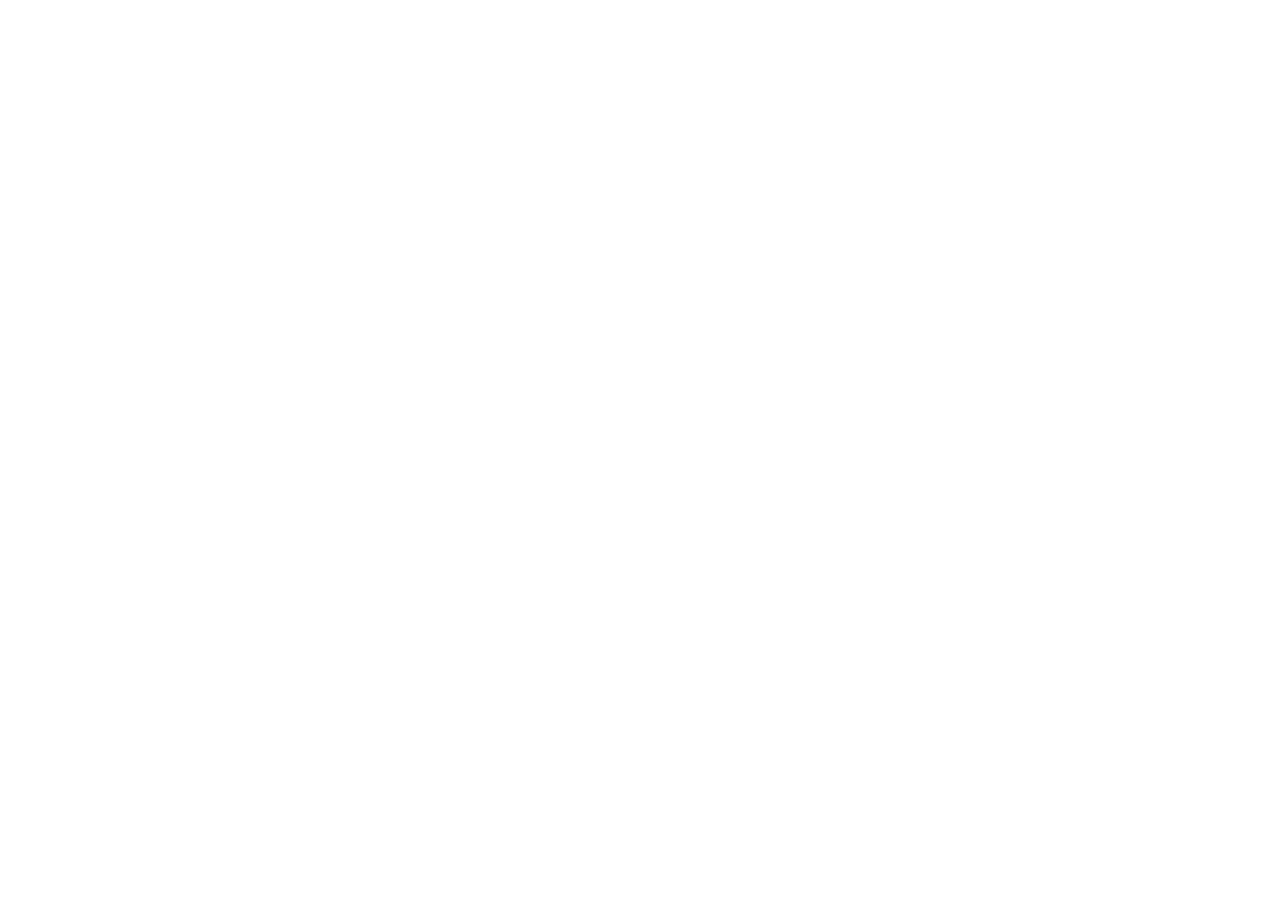
==== Proyecto 10 NetflixPage/index.html @ 6b0d5bad "Creando el proyecto NetflixPage" ====
<!DOCTYPE html>
<html lang="es">
<head>
    <meta charset="UTF-8">
    <meta http-equiv="X-UA-Compatible" content="IE=edge">
    <meta name="viewport" content="width=device-width, initial-scale=1.0">
    <title>Document</title>
    <link rel="stylesheet" href="css/style.css">
</head>
<body>
    
</body>
</html>
---- Proyecto 10 NetflixPage/css/style.css ----
/*# sourceMappingURL=style.css.map */
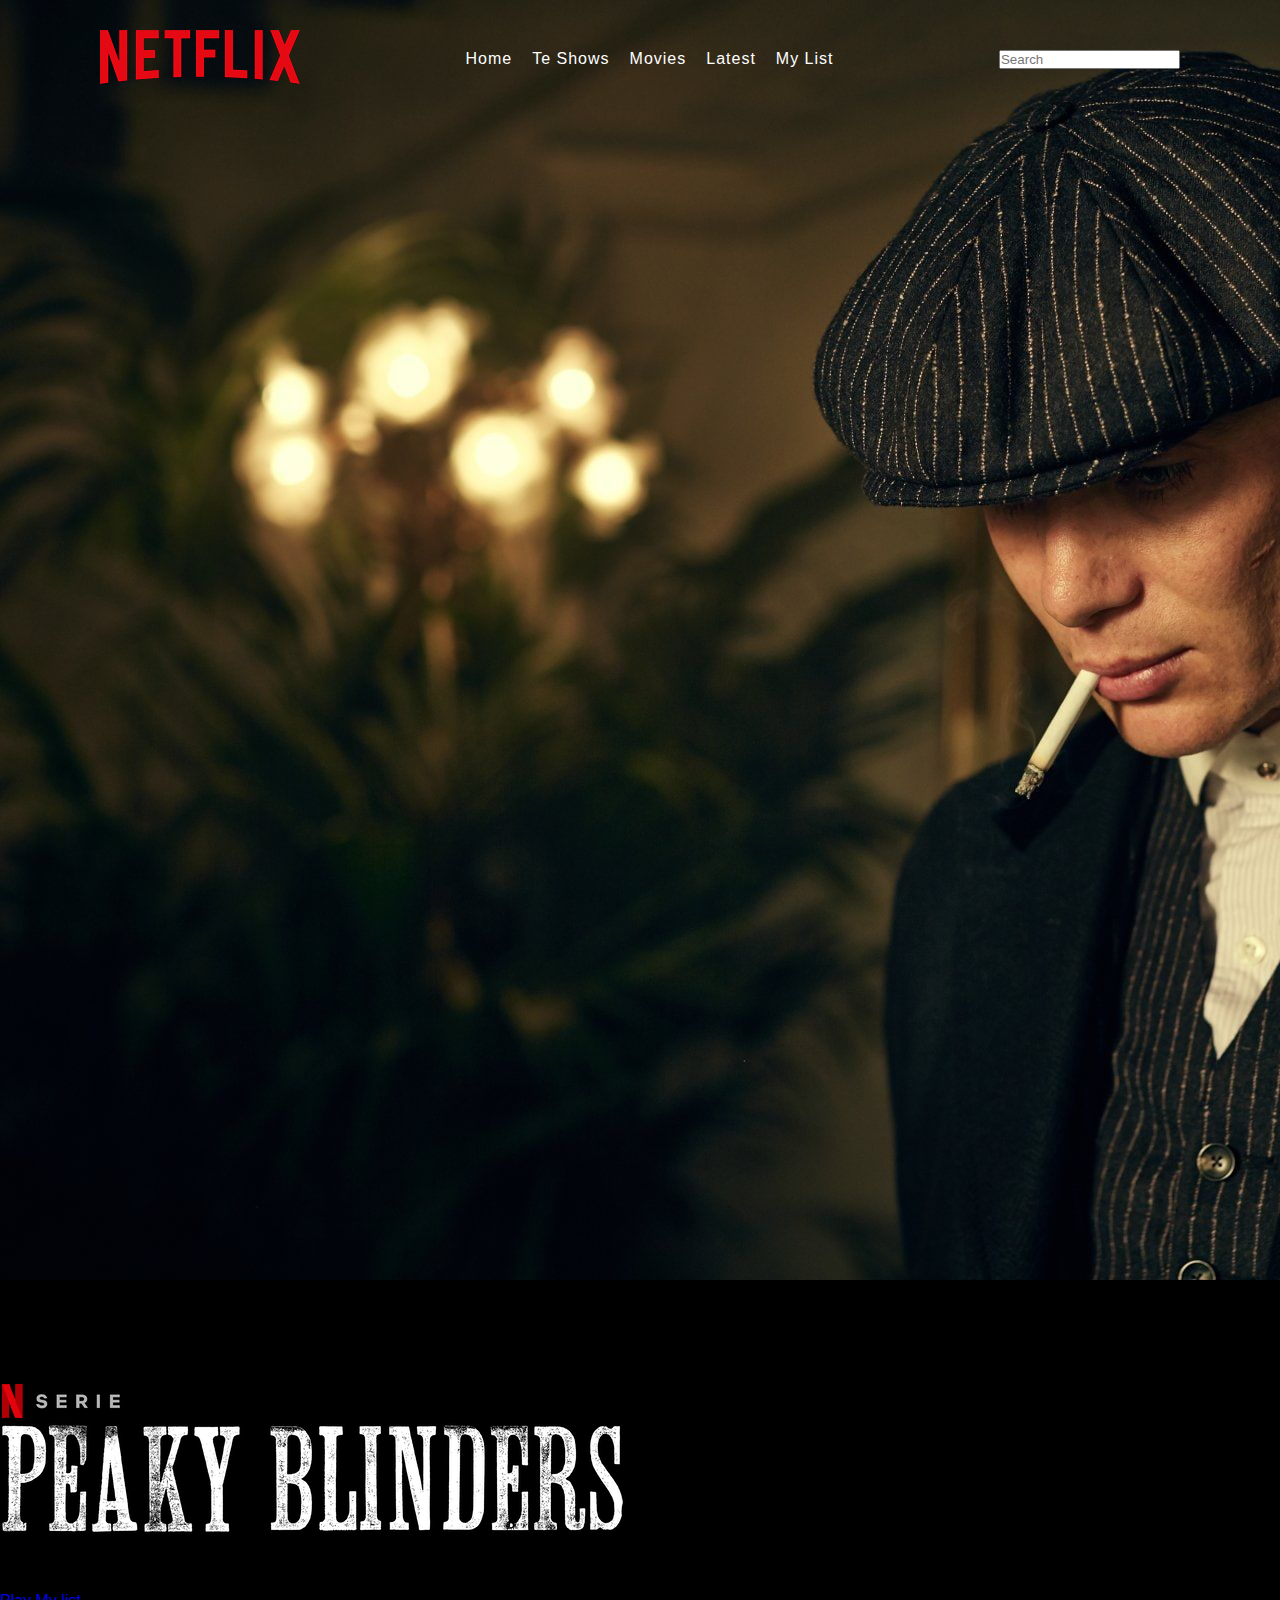
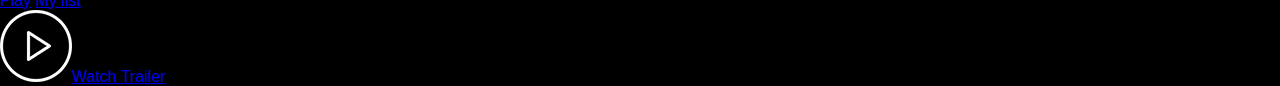
==== commit 8a18a53e: "Maquetando el proyecto NetflixPage" ====
--- a/Proyecto 10 NetflixPage/index.html
+++ b/Proyecto 10 NetflixPage/index.html
@@ -1,13 +1,50 @@
 <!DOCTYPE html>
 <html lang="es">
-<head>
-    <meta charset="UTF-8">
-    <meta http-equiv="X-UA-Compatible" content="IE=edge">
-    <meta name="viewport" content="width=device-width, initial-scale=1.0">
+  <head>
+    <meta charset="UTF-8" />
+    <meta http-equiv="X-UA-Compatible" content="IE=edge" />
+    <meta name="viewport" content="width=device-width, initial-scale=1.0" />
     <title>Document</title>
-    <link rel="stylesheet" href="css/style.css">
-</head>
-<body>
-    
-</body>
-</html>+    <link rel="stylesheet" href="css/style.css" />
+  </head>
+  <body>
+    <main>
+      <header>
+        <a href="#" class="logo"
+          ><img src="img/logo.png" alt="logo netflix"
+        /></a>
+        <ul class="navigation">
+          <li><a href="#">Home</a></li>
+          <li><a href="#">Te Shows</a></li>
+          <li><a href="#">Movies</a></li>
+          <li><a href="#">Latest</a></li>
+          <li><a href="#">My List</a></li>
+        </ul>
+        <div class="search">
+          <input type="text" placeholder="Search" />
+        </div>
+      </header>
+      <section class="banner">
+        <img src="img/tms.jpg" alt="personaje" />
+        <span class="sombraImg"></span>
+        <div class="content">
+          <img src="img/logoletras.png" class="movieTitle" alt="" />
+          <h4>
+            <span>2022</span>
+            <span>16+</span>
+            <span>6 Temporadas</span>
+            <span>Serie</span>
+          </h4>
+          <p>
+            Lorem ipsum dolor sit amet consectetur adipisicing elit. Commodi ea, inventore quas corporis esse, voluptate sunt ullam voluptas assumenda vel earum facilis veniam! Animi voluptatem, quia facilis obcaecati sunt cupiditate!
+          </p>
+          <div>
+            <a href="#">Play</a>
+            <a href="#">My list</a>
+          </div>
+        </div>
+        <a href="#" class="play" > <img src="img/play.png" alt="">Watch Trailer</a>
+      </section>
+    </main>
+  </body>
+</html>
--- a/Proyecto 10 NetflixPage/css/style.css
+++ b/Proyecto 10 NetflixPage/css/style.css
@@ -1 +1,39 @@
-/*# sourceMappingURL=style.css.map */+* {
+  margin: 0;
+  padding: 0;
+  box-sizing: border-box;
+  font-family: sans-serif;
+}
+
+body {
+  background: #000;
+}
+
+header {
+  position: absolute;
+  top: 0;
+  left: 0;
+  width: 100%;
+  display: flex;
+  justify-content: space-between;
+  align-items: center;
+  padding: 30px 100px;
+  z-index: 100;
+}
+header .log img {
+  max-width: 150px;
+}
+
+.navigation {
+  display: flex;
+}
+.navigation li {
+  list-style: none;
+  margin: 0 10px;
+}
+.navigation li a {
+  color: #fff;
+  text-decoration: none;
+  font-weight: 500;
+  letter-spacing: 1px;
+}/*# sourceMappingURL=style.css.map */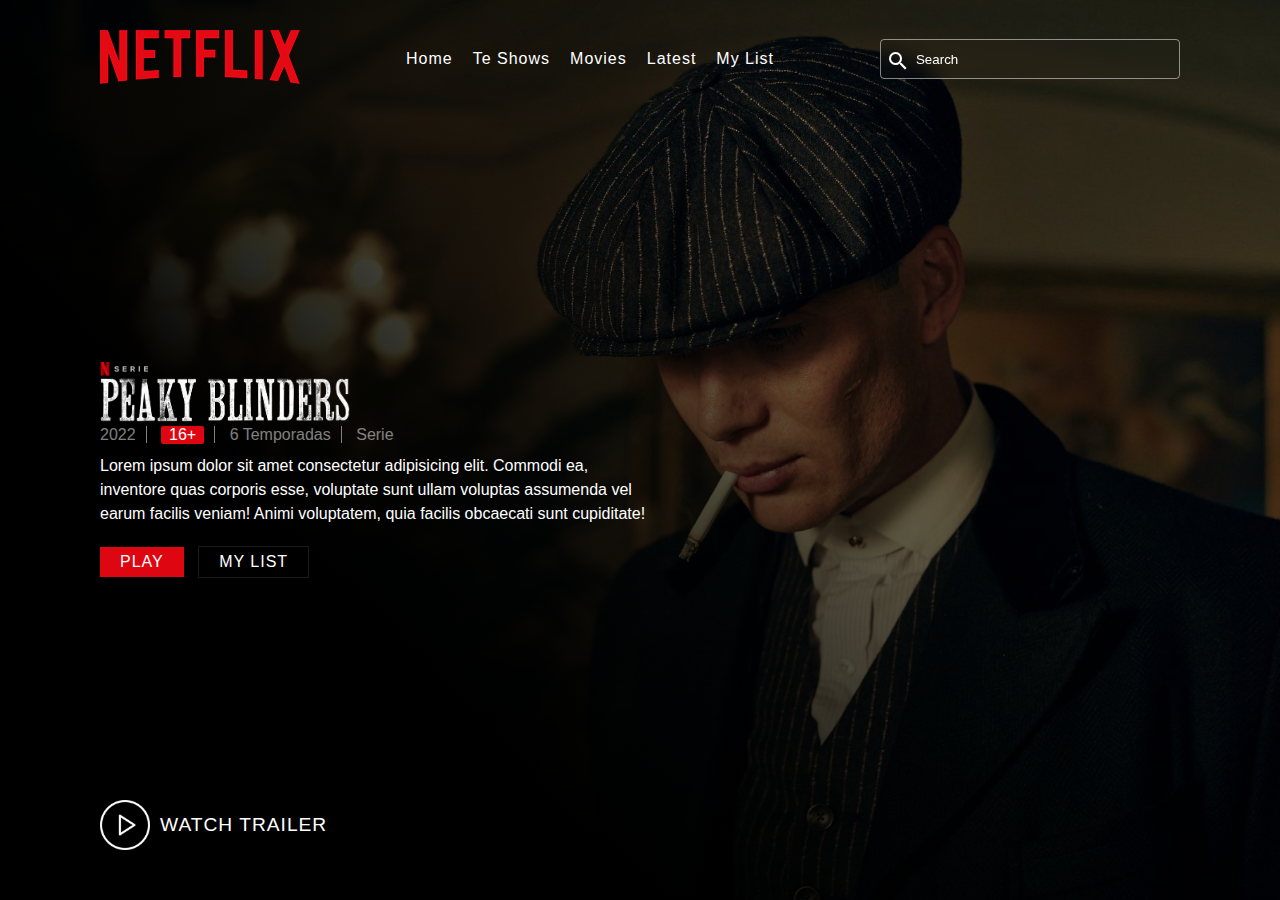
==== commit 752e0f13: "Finalizando el proyecto NetflixPage" ====
--- a/Proyecto 10 NetflixPage/index.html
+++ b/Proyecto 10 NetflixPage/index.html
@@ -6,6 +6,8 @@
     <meta name="viewport" content="width=device-width, initial-scale=1.0" />
     <title>Document</title>
     <link rel="stylesheet" href="css/style.css" />
+    <link href="https://fonts.googleapis.com/icon?family=Material+Icons"
+    rel="stylesheet">
   </head>
   <body>
     <main>
@@ -22,29 +24,43 @@
         </ul>
         <div class="search">
           <input type="text" placeholder="Search" />
+          <button class="btnbuscar"><span class="material-icons">search</span></button>
         </div>
       </header>
       <section class="banner">
-        <img src="img/tms.jpg" alt="personaje" />
+        <img src="img/tms.jpg" alt="personaje" class="bg"/>
         <span class="sombraImg"></span>
         <div class="content">
           <img src="img/logoletras.png" class="movieTitle" alt="" />
           <h4>
             <span>2022</span>
-            <span>16+</span>
+            <span><i>16+</i></span>
             <span>6 Temporadas</span>
             <span>Serie</span>
           </h4>
           <p>
             Lorem ipsum dolor sit amet consectetur adipisicing elit. Commodi ea, inventore quas corporis esse, voluptate sunt ullam voluptas assumenda vel earum facilis veniam! Animi voluptatem, quia facilis obcaecati sunt cupiditate!
           </p>
-          <div>
+          <div class="buttons">
             <a href="#">Play</a>
             <a href="#">My list</a>
           </div>
         </div>
-        <a href="#" class="play" > <img src="img/play.png" alt="">Watch Trailer</a>
+        <a href="#" class="play" onclick="toggleVideo()"> <img src="img/play.png" alt="">Watch Trailer</a>
+      </section>
+      <section class="trailer">
+        <video src="img/trailer.mp4" controls="true"></video>
+        <img src="img/close.png" alt="" class="close" onclick="toggleVideo()">
       </section>
     </main>
+    <script>
+        function toggleVideo(){
+            const trailer= document.querySelector(".trailer");
+            const video = document.querySelector("video");
+            trailer.classList.toggle("active");
+            video.currentTime=0;
+            video.pause();
+        }
+    </script>
   </body>
 </html>
--- a/Proyecto 10 NetflixPage/css/style.css
+++ b/Proyecto 10 NetflixPage/css/style.css
@@ -5,6 +5,28 @@
   font-family: sans-serif;
 }
 
+.material-icons {
+  font-family: "Material Icons";
+  font-weight: normal;
+  font-style: normal;
+  font-size: 24px; /* Preferred icon size */
+  display: inline-block;
+  line-height: 1;
+  text-transform: none;
+  letter-spacing: normal;
+  word-wrap: normal;
+  white-space: nowrap;
+  direction: ltr;
+  /* Support for all WebKit browsers. */
+  -webkit-font-smoothing: antialiased;
+  /* Support for Safari and Chrome. */
+  text-rendering: optimizeLegibility;
+  /* Support for Firefox. */
+  -moz-osx-font-smoothing: grayscale;
+  /* Support for IE. */
+  font-feature-settings: "liga";
+}
+
 body {
   background: #000;
 }
@@ -36,4 +58,230 @@
   text-decoration: none;
   font-weight: 500;
   letter-spacing: 1px;
+}
+.navigation li:hover a {
+  color: #de0611;
+}
+
+.search {
+  position: relative;
+  width: 300px;
+  height: 40px;
+}
+.search input {
+  position: absolute;
+  top: 0;
+  left: 0;
+  width: 100%;
+  height: 100%;
+  color: #fff;
+  background: transparent;
+  border: 1px solid rgba(255, 255, 255, 0.5);
+  outline: none;
+  border-radius: 4px;
+  padding: 0 10px 0 35px;
+  -webkit-backdrop-filter: blur(10px);
+          backdrop-filter: blur(10px);
+}
+.search input::-moz-placeholder {
+  color: #fff;
+}
+.search input::placeholder {
+  color: #fff;
+}
+.search .btnbuscar {
+  color: white;
+  border: none;
+  position: relative;
+  top: 25%;
+  background: transparent;
+  left: 2%;
+}
+
+.banner {
+  position: relative;
+  width: 100%;
+  min-height: 100vh;
+  padding: 0 100px;
+  display: flex;
+  justify-content: flex-start;
+  align-items: center;
+}
+.banner .bg {
+  position: absolute;
+  top: 0;
+  left: 0;
+  width: 100%;
+  height: 100%;
+  -o-object-fit: cover;
+     object-fit: cover;
+}
+.banner .sombraImg {
+  position: absolute;
+  background: linear-gradient(45deg, black 30%, transparent);
+  height: 100%;
+  width: 100%;
+  left: 0;
+  top: 0;
+}
+
+.content {
+  position: relative;
+  z-index: 1;
+  max-width: 550px;
+}
+
+.movieTitle {
+  max-width: 250px;
+}
+
+.banner .content h4 {
+  color: rgba(255, 255, 255, 0.5);
+  font-weight: 500;
+}
+.banner .content h4 span {
+  padding: 0 10px;
+  border-right: 1px solid rgba(255, 255, 255, 0.5);
+}
+.banner .content h4 span:first-child {
+  padding-left: 0;
+}
+.banner .content h4 span:last-child {
+  border-right: none;
+}
+.banner .content h4 span i {
+  background: #de0611;
+  color: #fff;
+  padding: 0 8px;
+  display: inline-block;
+  border-radius: 2px;
+  font-style: normal;
+}
+.banner .content p {
+  font-size: 1em;
+  font-weight: 300;
+  line-height: 1.5em;
+  color: #fff;
+  margin: 10px 0 20px;
+}
+.banner .content .buttons {
+  position: relative;
+}
+.banner .content .buttons a {
+  position: relative;
+  display: inline-block;
+  margin-right: 10px;
+  background: #de0611;
+  color: #fff;
+  padding: 6px 20px;
+  text-decoration: none;
+  font-weight: 500;
+  letter-spacing: 1px;
+  text-transform: uppercase;
+}
+.banner .content .buttons a:nth-child(2) {
+  background: rgba(0, 0, 0, 0.5);
+  border: 1px solid rgba(255, 255, 255, 0.1);
+}
+.banner .content .buttons a:hover:nth-child(2) {
+  background: #de0611;
+}
+
+.play {
+  position: absolute;
+  bottom: 50px;
+  left: 100px;
+  display: inline-flex;
+  justify-content: flex-start;
+  align-items: center;
+  color: #fff;
+  text-transform: uppercase;
+  font-weight: 500;
+  text-decoration: none;
+  letter-spacing: 1px;
+  font-size: 1.2em;
+  cursor: pointer;
+}
+.play img {
+  margin-right: 10px;
+  max-width: 50px;
+}
+
+.trailer {
+  position: fixed;
+  top: 50%;
+  left: 50%;
+  transform: translate(-50%, -50%);
+  z-index: 10000;
+  width: 100%;
+  height: 100%;
+  display: flex;
+  justify-content: center;
+  align-items: center;
+  -webkit-backdrop-filter: blur(20px);
+          backdrop-filter: blur(20px);
+  visibility: hidden;
+  opacity: 0;
+}
+.trailer.active {
+  visibility: visible;
+  opacity: 1;
+}
+.trailer video {
+  max-width: 900px;
+  outline: none;
+}
+
+.close {
+  position: absolute;
+  top: 30px;
+  right: 30px;
+  cursor: pointer;
+  filter: invert(1);
+  max-width: 32px;
+}
+
+@media (max-width: 991px) {
+  header {
+    padding: 20px 50px;
+    flex-direction: column;
+  }
+  .navigation {
+    display: flex;
+    justify-content: center;
+    flex-wrap: wrap;
+    margin: 10px 0;
+  }
+  .banner {
+    padding: 100px 50px;
+  }
+  .banner .play {
+    left: 50px;
+    font-size: 1em;
+  }
+  .play img {
+    margin-right: 10px;
+    max-width: 40px;
+  }
+  .trailer video {
+    max-width: 90%;
+  }
+}
+@media (max-width: 600px) {
+  header {
+    padding: 20px;
+  }
+  .search {
+    position: relative;
+    width: calc(100% - 20px);
+    height: 40px;
+  }
+  .banner {
+    padding: 220px 20px 120px;
+  }
+  .banner .play {
+    left: 20px;
+    font-size: 1em;
+    bottom: 30px;
+  }
 }/*# sourceMappingURL=style.css.map */